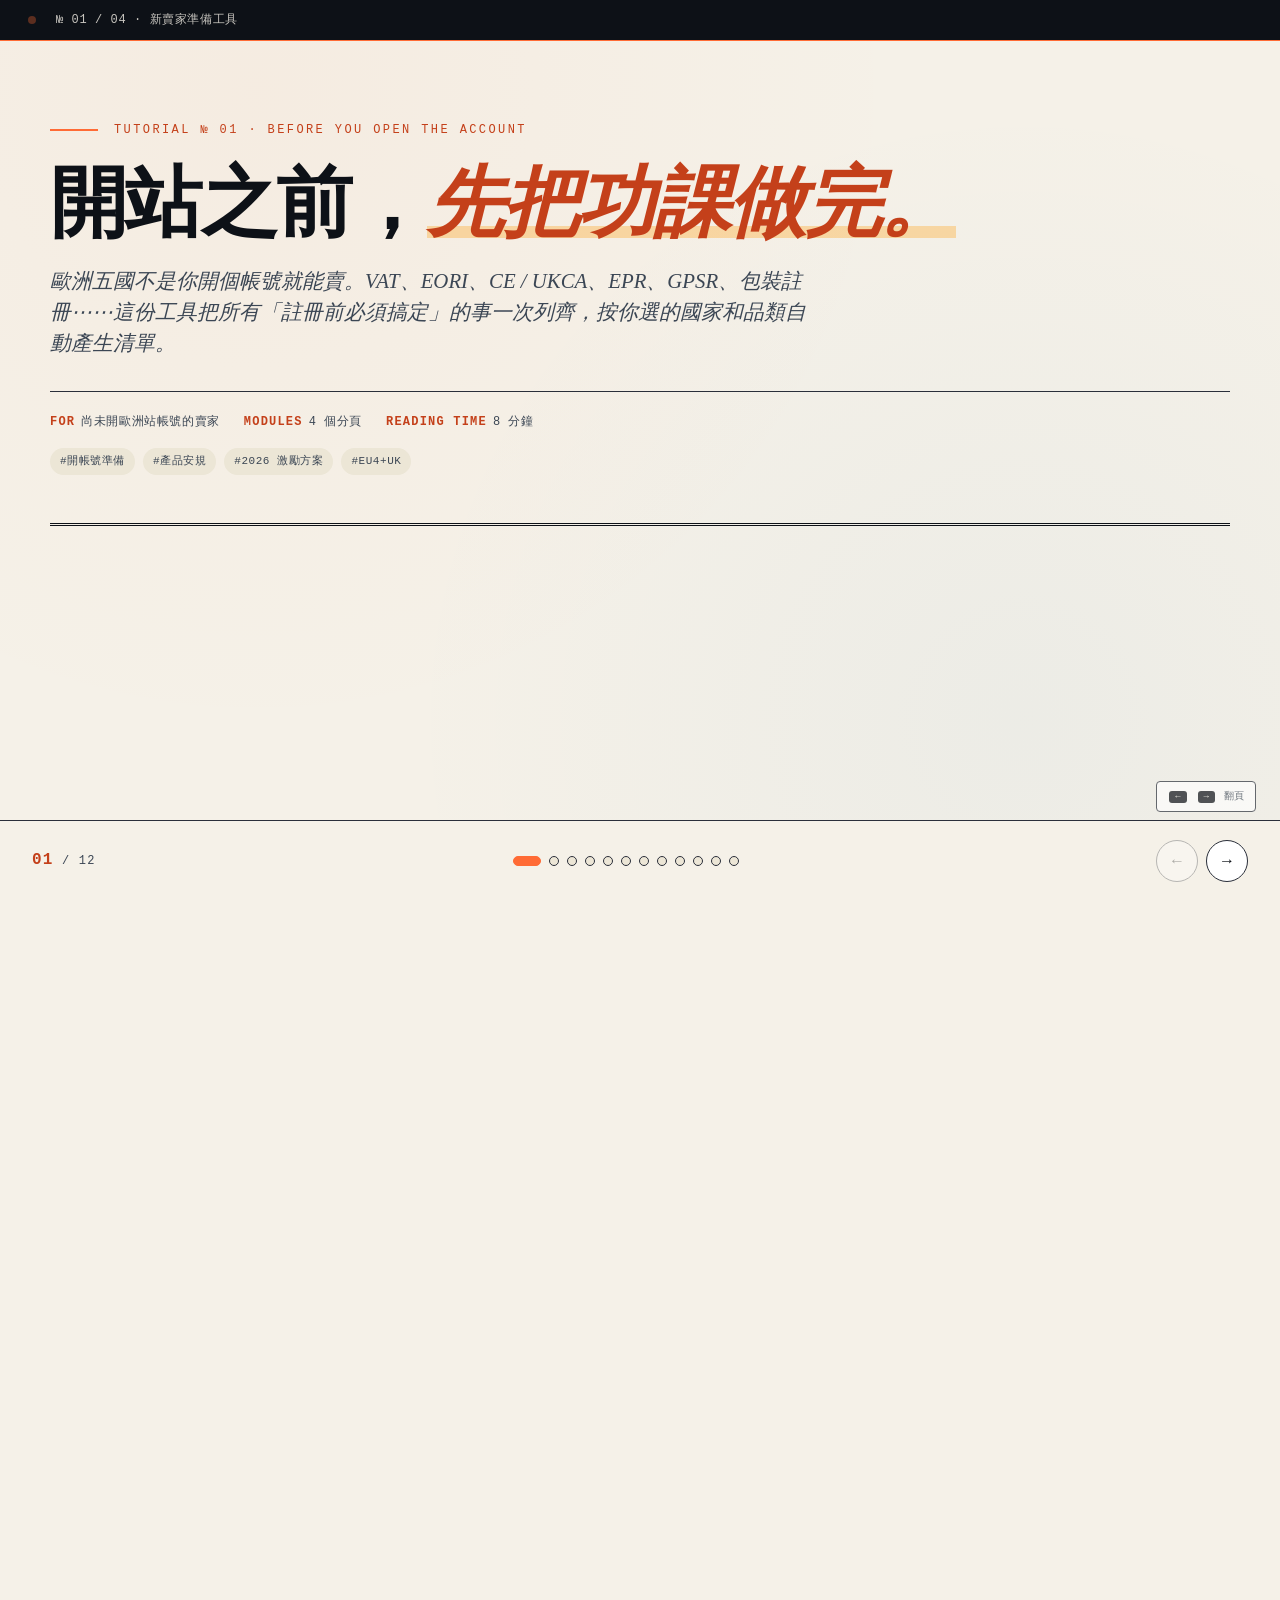
==== index.html @ baf6dcbf "init: tutorial 01 - new seller prep" ====
﻿<!DOCTYPE html>
<html lang="zh-Hant">
<head>
<meta charset="UTF-8">
<meta http-equiv="refresh" content="0; url=01-new-seller-prep.html">
<title>Amazon EU Seller Toolkit — Tutorials</title>
</head>
<body>
<p>Redirecting to <a href="01-new-seller-prep.html">№ 01 · 新賣家開站準備</a>…</p>
</body>
</html>
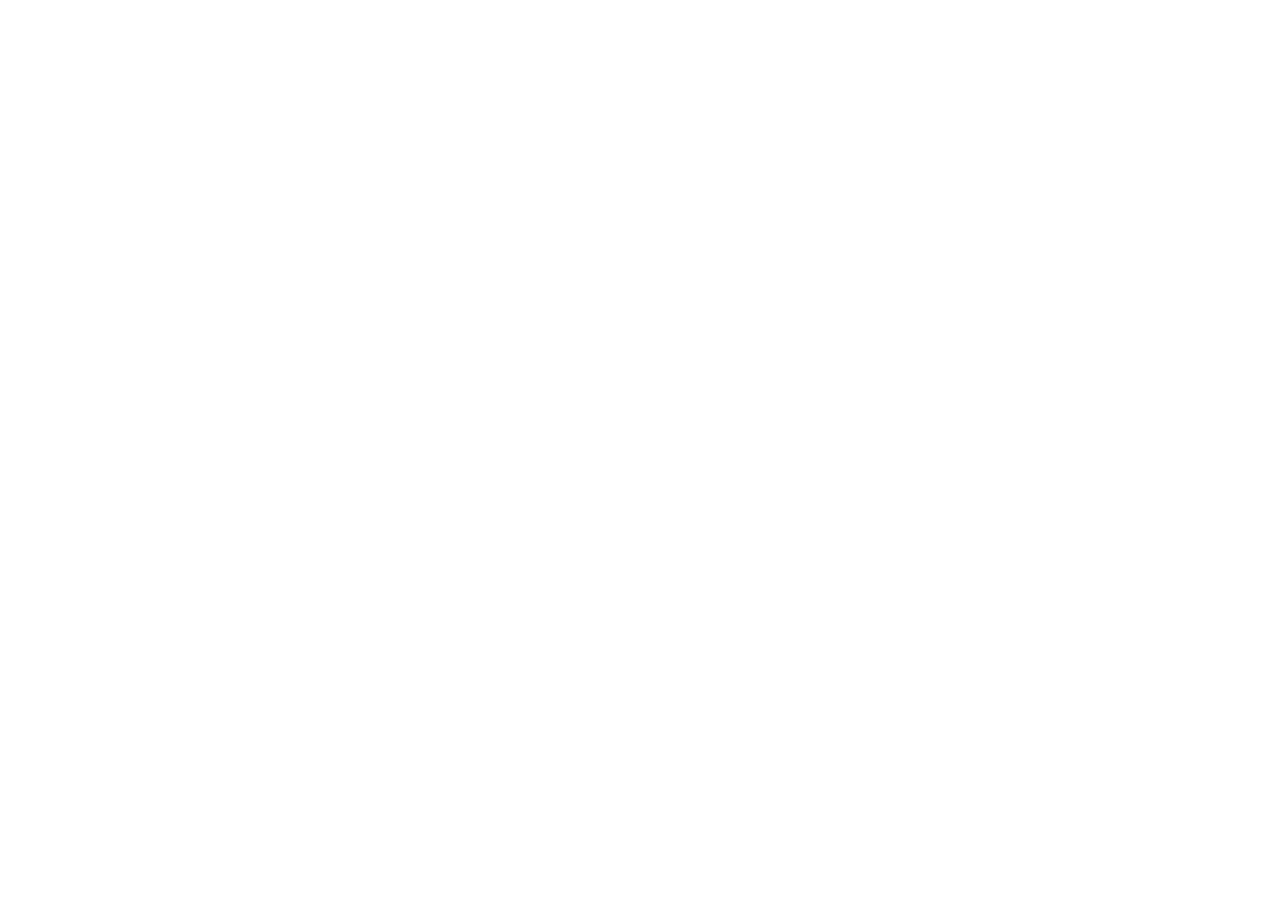
==== commit b4137c8c: "Moved: redirect to tw2eu-seller-tools.netlify.app (old April version retired 2026-10-29)" ====
--- a/index.html
+++ b/index.html
@@ -1,11 +1,10 @@
-﻿<!DOCTYPE html>
-<html lang="zh-Hant">
-<head>
-<meta charset="UTF-8">
-<meta http-equiv="refresh" content="0; url=01-new-seller-prep.html">
-<title>Amazon EU Seller Toolkit — Tutorials</title>
-</head>
-<body>
-<p>Redirecting to <a href="01-new-seller-prep.html">№ 01 · 新賣家開站準備</a>…</p>
-</body>
-</html>
+<!doctype html>
+<html lang="zh-Hant"><head><meta charset="utf-8">
+<title>已搬到新網址｜Amazon 歐洲站賣家工具箱</title>
+<meta name="robots" content="noindex">
+<link rel="canonical" href="https://tw2eu-seller-tools.netlify.app/index.zh.html">
+<meta http-equiv="refresh" content="0;url=https://tw2eu-seller-tools.netlify.app/index.zh.html">
+<script>location.replace("https://tw2eu-seller-tools.netlify.app/index.zh.html" + location.hash)</script>
+</head><body>
+<p>本頁已搬到新網址：<a href="https://tw2eu-seller-tools.netlify.app/index.zh.html">https://tw2eu-seller-tools.netlify.app/index.zh.html</a></p>
+</body></html>
